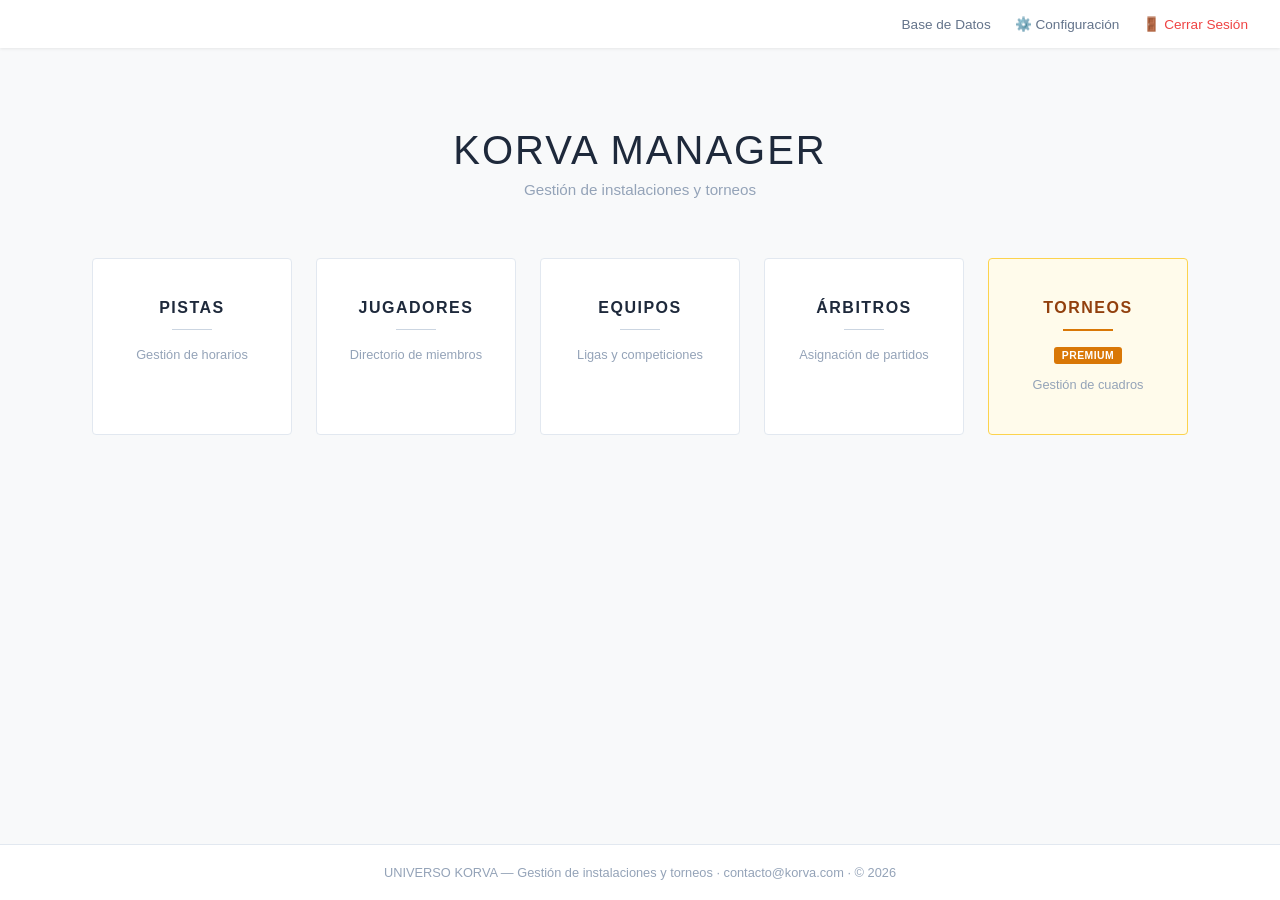
==== index.html @ 136cd957 "Empezando de cero limpio" ====
<!DOCTYPE html>
<html lang="es">
<head>
    <meta charset="UTF-8">
    <meta name="viewport" content="width=device-width, initial-scale=1.0">
    <title>KORVA Manager</title>
    <link rel="stylesheet" href="style.css">
</head>
<body>

    <header class="top-bar">
        <div class="top-actions">
            <a href="#" class="action-link">Base de Datos</a>
            <a href="#" class="action-link">⚙️ Configuración</a>
            <a href="#" class="action-link logout">🚪 Cerrar Sesión</a>
        </div>
    </header>

    <main class="main-content">
        
        <div class="brand-section">
            <h1>KORVA Manager</h1>
            <p class="subtitle">Gestión de instalaciones y torneos</p>
        </div>

        <div class="cards-container">
            <div class="card">
                <h3>PISTAS</h3>
                <div class="card-line"></div>
                <span class="card-desc">Gestión de horarios</span>
            </div>
            
            <div class="card">
                <h3>JUGADORES</h3>
                <div class="card-line"></div>
                <span class="card-desc">Directorio de miembros</span>
            </div>

            <div class="card">
                <h3>EQUIPOS</h3>
                <div class="card-line"></div>
                <span class="card-desc">Ligas y competiciones</span>
            </div>

            <div class="card">
                <h3>ÁRBITROS</h3>
                <div class="card-line"></div>
                <span class="card-desc">Asignación de partidos</span>
            </div>

            <div class="card premium">
                <h3>TORNEOS</h3>
                <div class="card-line premium-line"></div>
                <span class="badge">PREMIUM</span>
                <span class="card-desc">Gestión de cuadros</span>
            </div>
        </div>

    </main>

    <footer>
        <p>UNIVERSO KORVA — Gestión de instalaciones y torneos · contacto@korva.com · © 2026</p>
    </footer>

    <script src="script.js"></script>
</body>
</html>
---- style.css ----
* {
    margin: 0;
    padding: 0;
    box-sizing: border-box;
}

body {
    font-family: 'Segoe UI', Tahoma, Geneva, Verdana, sans-serif;
    background-color: #f8f9fa;
    color: #1e293b;
    min-height: 100vh;
    display: flex;
    flex-direction: column;
}

.top-bar {
    background-color: #ffffff;
    padding: 1rem 2rem;
    box-shadow: 0 1px 3px rgba(0,0,0,0.08);
    display: flex;
    justify-content: flex-end;
    align-items: center;
}

.top-actions {
    display: flex;
    gap: 24px;
    align-items: center;
}

.action-link {
    text-decoration: none;
    color: #64748b;
    font-size: 0.85rem;
    font-weight: 500;
    transition: color 0.2s;
}

.action-link:hover {
    color: #0f172a;
}

.logout {
    color: #ef4444;
}

.logout:hover {
    color: #b91c1c;
}

.main-content {
    flex: 1;
    display: flex;
    flex-direction: column;
    align-items: center;
    padding: 80px 20px 40px;
}

.brand-section {
    text-align: center;
    margin-bottom: 60px;
}

.brand-section h1 {
    font-size: 2.5rem;
    font-weight: 300;
    color: #1e293b;
    letter-spacing: 2px;
    text-transform: uppercase;
}

.brand-section .subtitle {
    color: #94a3b8;
    font-size: 0.95rem;
    margin-top: 8px;
    font-weight: 300;
}

.cards-container {
    display: flex;
    gap: 24px;
    justify-content: center;
    flex-wrap: wrap;
    max-width: 1200px;
    width: 100%;
}

.card {
    background: white;
    border: 1px solid #e2e8f0;
    border-radius: 4px;
    padding: 40px 30px;
    width: 200px;
    text-align: center;
    cursor: pointer;
    transition: all 0.3s ease;
    display: flex;
    flex-direction: column;
    align-items: center;
    justify-content: flex-start;
}

.card:hover {
    transform: translateY(-4px);
    box-shadow: 0 8px 24px rgba(0,0,0,0.08);
    border-color: #cbd5e1;
}

.card h3 {
    font-size: 1rem;
    font-weight: 600;
    color: #1e293b;
    letter-spacing: 1.5px;
    text-transform: uppercase;
    margin-bottom: 12px;
}

.card-line {
    width: 40px;
    height: 1px;
    background-color: #cbd5e1;
    margin-bottom: 16px;
}

.card.premium .card-line.premium-line {
    background-color: #d97706;
    width: 50px;
    height: 2px;
}

.badge {
    background: #d97706;
    color: white;
    font-size: 0.65rem;
    padding: 3px 8px;
    border-radius: 3px;
    letter-spacing: 0.5px;
    margin-bottom: 12px;
    font-weight: 600;
}

.card-desc {
    font-size: 0.8rem;
    color: #94a3b8;
    font-weight: 300;
    line-height: 1.4;
}

.card.premium {
    border: 1px solid #fcd34d;
    background: #fffbeb;
}

.card.premium h3 {
    color: #92400e;
}

footer {
    text-align: center;
    padding: 20px;
    font-size: 0.8rem;
    color: #94a3b8;
    border-top: 1px solid #e2e8f0;
    background: white;
    margin-top: auto;
}
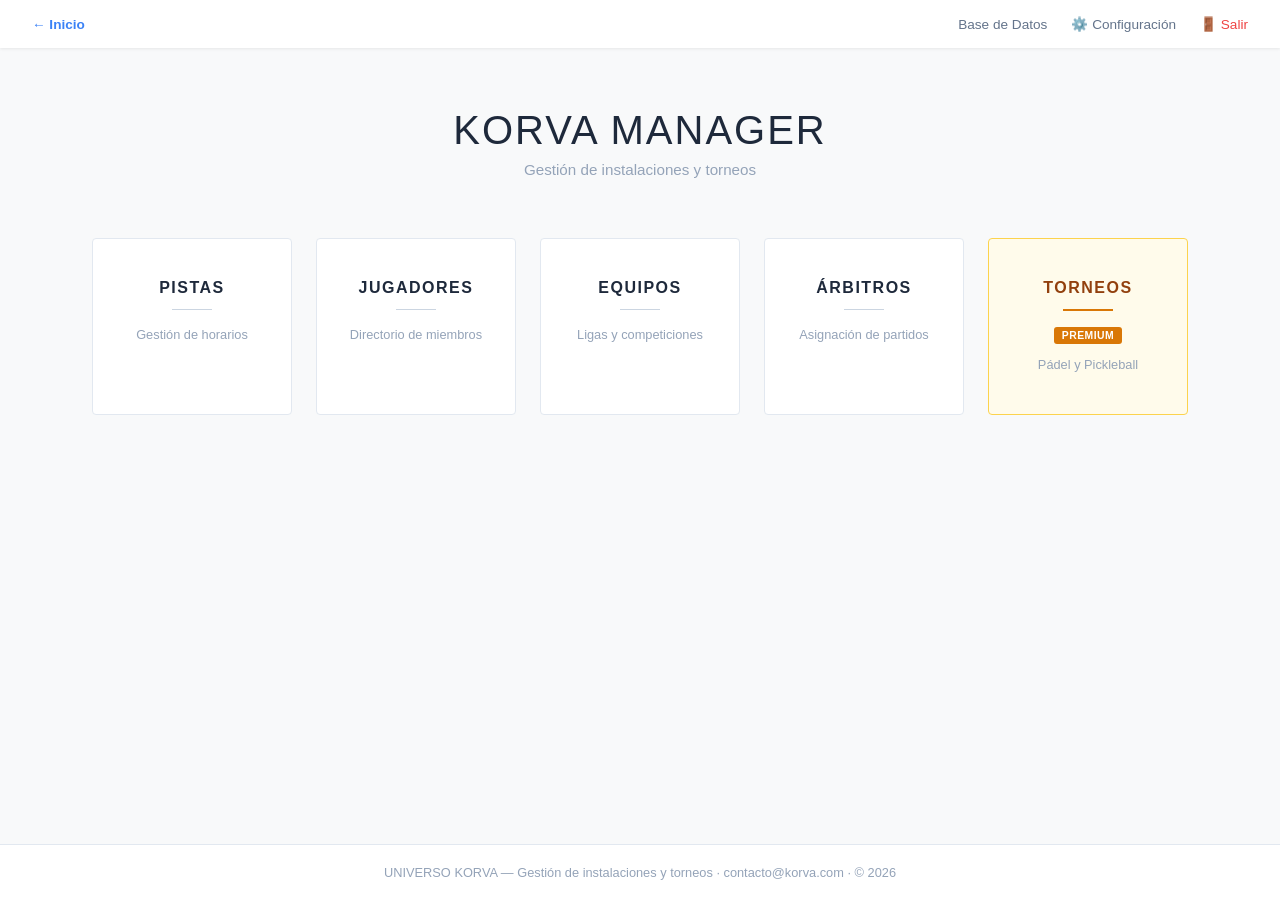
==== commit b7908604: "Sistema completo de gestión de pistas con tabs y modales" ====
--- a/index.html
+++ b/index.html
@@ -8,14 +8,19 @@
 </head>
 <body>
 
-    <header class="top-bar">
-        <div class="top-actions">
-            <a href="#" class="action-link">Base de Datos</a>
-            <a href="#" class="action-link">⚙️ Configuración</a>
-            <a href="#" class="action-link logout">🚪 Cerrar Sesión</a>
+    <!-- NAVBAR COMÚN -->
+    <nav class="navbar">
+        <div class="nav-left">
+            <a href="index.html" class="nav-link home">← Inicio</a>
         </div>
-    </header>
+        <div class="nav-right">
+            <a href="#" class="nav-link">Base de Datos</a>
+            <a href="#" class="nav-link">⚙️ Configuración</a>
+            <a href="#" class="nav-link logout">🚪 Salir</a>
+        </div>
+    </nav>
 
+    <!-- CONTENIDO PRINCIPAL -->
     <main class="main-content">
         
         <div class="brand-section">
@@ -24,11 +29,11 @@
         </div>
 
         <div class="cards-container">
-            <div class="card">
+            <a href="pistas.html" class="card">
                 <h3>PISTAS</h3>
                 <div class="card-line"></div>
                 <span class="card-desc">Gestión de horarios</span>
-            </div>
+            </a>
             
             <div class="card">
                 <h3>JUGADORES</h3>
@@ -52,12 +57,13 @@
                 <h3>TORNEOS</h3>
                 <div class="card-line premium-line"></div>
                 <span class="badge">PREMIUM</span>
-                <span class="card-desc">Gestión de cuadros</span>
+                <span class="card-desc">Pádel y Pickleball</span>
             </div>
         </div>
 
     </main>
 
+    <!-- FOOTER COMÚN -->
     <footer>
         <p>UNIVERSO KORVA — Gestión de instalaciones y torneos · contacto@korva.com · © 2026</p>
     </footer>
--- a/style.css
+++ b/style.css
@@ -13,22 +13,26 @@
     flex-direction: column;
 }
 
-.top-bar {
+/* NAVBAR */
+.navbar {
     background-color: #ffffff;
     padding: 1rem 2rem;
     box-shadow: 0 1px 3px rgba(0,0,0,0.08);
     display: flex;
-    justify-content: flex-end;
-    align-items: center;
-}
-
-.top-actions {
+    justify-content: space-between;
+    align-items: center;
+    position: sticky;
+    top: 0;
+    z-index: 100;
+}
+
+.nav-left, .nav-right {
     display: flex;
     gap: 24px;
     align-items: center;
 }
 
-.action-link {
+.nav-link {
     text-decoration: none;
     color: #64748b;
     font-size: 0.85rem;
@@ -36,24 +40,30 @@
     transition: color 0.2s;
 }
 
-.action-link:hover {
+.nav-link:hover {
     color: #0f172a;
 }
 
-.logout {
+.nav-link.home {
+    color: #3b82f6;
+    font-weight: 600;
+}
+
+.nav-link.logout {
     color: #ef4444;
 }
 
-.logout:hover {
+.nav-link.logout:hover {
     color: #b91c1c;
 }
 
+/* CONTENIDO PRINCIPAL */
 .main-content {
     flex: 1;
-    display: flex;
-    flex-direction: column;
-    align-items: center;
-    padding: 80px 20px 40px;
+    padding: 60px 20px 40px;
+    max-width: 1400px;
+    margin: 0 auto;
+    width: 100%;
 }
 
 .brand-section {
@@ -76,13 +86,14 @@
     font-weight: 300;
 }
 
+/* TARJETAS */
 .cards-container {
     display: flex;
     gap: 24px;
     justify-content: center;
     flex-wrap: wrap;
     max-width: 1200px;
-    width: 100%;
+    margin: 0 auto;
 }
 
 .card {
@@ -97,7 +108,8 @@
     display: flex;
     flex-direction: column;
     align-items: center;
-    justify-content: flex-start;
+    text-decoration: none;
+    color: inherit;
 }
 
 .card:hover {
@@ -155,6 +167,7 @@
     color: #92400e;
 }
 
+/* FOOTER */
 footer {
     text-align: center;
     padding: 20px;
@@ -163,4 +176,323 @@
     border-top: 1px solid #e2e8f0;
     background: white;
     margin-top: auto;
+}
+
+/* ==================== */
+/* PÁGINA DE PISTAS     */
+/* ==================== */
+
+.pistas-page .page-header {
+    text-align: center;
+    margin-bottom: 40px;
+}
+
+.pistas-page .page-header h1 {
+    font-size: 2rem;
+    font-weight: 300;
+    letter-spacing: 1.5px;
+    color: #1e293b;
+}
+
+.pistas-page .page-header p {
+    color: #94a3b8;
+    margin-top: 8px;
+}
+
+/* TABS */
+.tabs-container {
+    display: flex;
+    align-items: center;
+    gap: 12px;
+    margin-bottom: 40px;
+    padding: 0 20px;
+    overflow-x: auto;
+}
+
+.tabs-list {
+    display: flex;
+    gap: 8px;
+    flex: 1;
+}
+
+.tab {
+    padding: 12px 24px;
+    background: white;
+    border: 1px solid #e2e8f0;
+    border-radius: 6px;
+    cursor: pointer;
+    font-weight: 500;
+    transition: all 0.2s;
+    display: flex;
+    align-items: center;
+    gap: 8px;
+    white-space: nowrap;
+}
+
+.tab:hover {
+    background: #f1f5f9;
+}
+
+.tab.active {
+    background: #3b82f6;
+    color: white;
+    border-color: #3b82f6;
+}
+
+.tab-delete {
+    opacity: 0.6;
+    cursor: pointer;
+    font-size: 1.1rem;
+    line-height: 1;
+    padding: 2px 4px;
+    border-radius: 3px;
+    transition: all 0.2s;
+}
+
+.tab-delete:hover {
+    opacity: 1;
+    background: rgba(239, 68, 68, 0.2);
+}
+
+.tab.active .tab-delete:hover {
+    background: rgba(255, 255, 255, 0.3);
+}
+
+.btn-add-court {
+    padding: 12px 20px;
+    background: #10b981;
+    color: white;
+    border: none;
+    border-radius: 6px;
+    font-weight: 600;
+    cursor: pointer;
+    transition: all 0.2s;
+    white-space: nowrap;
+}
+
+.btn-add-court:hover {
+    background: #059669;
+    transform: translateY(-2px);
+}
+
+/* CALENDARIO SEMANAL */
+.weekly-schedule {
+    background: white;
+    border-radius: 8px;
+    padding: 30px;
+    box-shadow: 0 2px 8px rgba(0,0,0,0.05);
+}
+
+.week-grid {
+    display: grid;
+    grid-template-columns: repeat(7, 1fr);
+    gap: 16px;
+}
+
+.day-column {
+    display: flex;
+    flex-direction: column;
+}
+
+.day-header {
+    text-align: center;
+    padding: 12px;
+    background: #f1f5f9;
+    border-radius: 6px;
+    font-weight: 600;
+    color: #475569;
+    margin-bottom: 12px;
+    font-size: 0.9rem;
+}
+
+.time-slots {
+    display: flex;
+    flex-direction: column;
+    gap: 8px;
+}
+
+.time-slot {
+    padding: 10px;
+    background: #f8fafc;
+    border: 1px solid #e2e8f0;
+    border-radius: 4px;
+    cursor: pointer;
+    transition: all 0.2s;
+    text-align: center;
+    min-height: 50px;
+    display: flex;
+    align-items: center;
+    justify-content: center;
+    font-size: 0.85rem;
+}
+
+.time-slot:hover {
+    background: #e0f2fe;
+    border-color: #3b82f6;
+}
+
+.time-slot.occupied {
+    background: #dbeafe;
+    border-color: #3b82f6;
+    font-weight: 500;
+}
+
+.time-slot .time-label {
+    font-weight: 600;
+    color: #64748b;
+    margin-right: 8px;
+}
+
+/* MODALES */
+.modal-overlay {
+    position: fixed;
+    top: 0;
+    left: 0;
+    right: 0;
+    bottom: 0;
+    background: rgba(0, 0, 0, 0.5);
+    display: flex;
+    align-items: center;
+    justify-content: center;
+    z-index: 1000;
+    opacity: 0;
+    visibility: hidden;
+    transition: all 0.3s;
+}
+
+.modal-overlay.active {
+    opacity: 1;
+    visibility: visible;
+}
+
+.modal {
+    background: white;
+    border-radius: 12px;
+    padding: 32px;
+    width: 90%;
+    max-width: 450px;
+    box-shadow: 0 20px 60px rgba(0,0,0,0.3);
+    transform: scale(0.95);
+    transition: transform 0.3s;
+}
+
+.modal-overlay.active .modal {
+    transform: scale(1);
+}
+
+.modal h2 {
+    font-size: 1.5rem;
+    font-weight: 600;
+    margin-bottom: 24px;
+    color: #1e293b;
+}
+
+.modal-body {
+    margin-bottom: 24px;
+}
+
+.modal-body label {
+    display: block;
+    margin-bottom: 8px;
+    font-weight: 500;
+    color: #475569;
+}
+
+.modal-body input,
+.modal-body select {
+    width: 100%;
+    padding: 12px;
+    border: 2px solid #e2e8f0;
+    border-radius: 6px;
+    font-size: 1rem;
+    transition: border-color 0.2s;
+}
+
+.modal-body input:focus,
+.modal-body select:focus {
+    outline: none;
+    border-color: #3b82f6;
+}
+
+.modal-body .info-text {
+    background: #f1f5f9;
+    padding: 12px;
+    border-radius: 6px;
+    color: #475569;
+    font-weight: 500;
+}
+
+.modal-body .form-group {
+    margin-bottom: 16px;
+}
+
+.modal-body .warning {
+    color: #ef4444;
+    font-size: 0.9rem;
+    margin-top: 12px;
+}
+
+.modal-actions {
+    display: flex;
+    gap: 12px;
+    justify-content: flex-end;
+}
+
+.btn {
+    padding: 12px 24px;
+    border: none;
+    border-radius: 6px;
+    font-size: 1rem;
+    font-weight: 600;
+    cursor: pointer;
+    transition: all 0.2s;
+}
+
+.btn-primary {
+    background: #3b82f6;
+    color: white;
+}
+
+.btn-primary:hover {
+    background: #2563eb;
+}
+
+.btn-secondary {
+    background: #e2e8f0;
+    color: #475569;
+}
+
+.btn-secondary:hover {
+    background: #cbd5e1;
+}
+
+.btn-danger {
+    background: #ef4444;
+    color: white;
+}
+
+.btn-danger:hover {
+    background: #dc2626;
+}
+
+/* Responsive */
+@media (max-width: 1024px) {
+    .week-grid {
+        grid-template-columns: repeat(3, 1fr);
+    }
+}
+
+@media (max-width: 640px) {
+    .week-grid {
+        grid-template-columns: 1fr;
+    }
+    
+    .tabs-container {
+        flex-direction: column;
+        align-items: stretch;
+    }
+    
+    .tabs-list {
+        overflow-x: auto;
+    }
 }
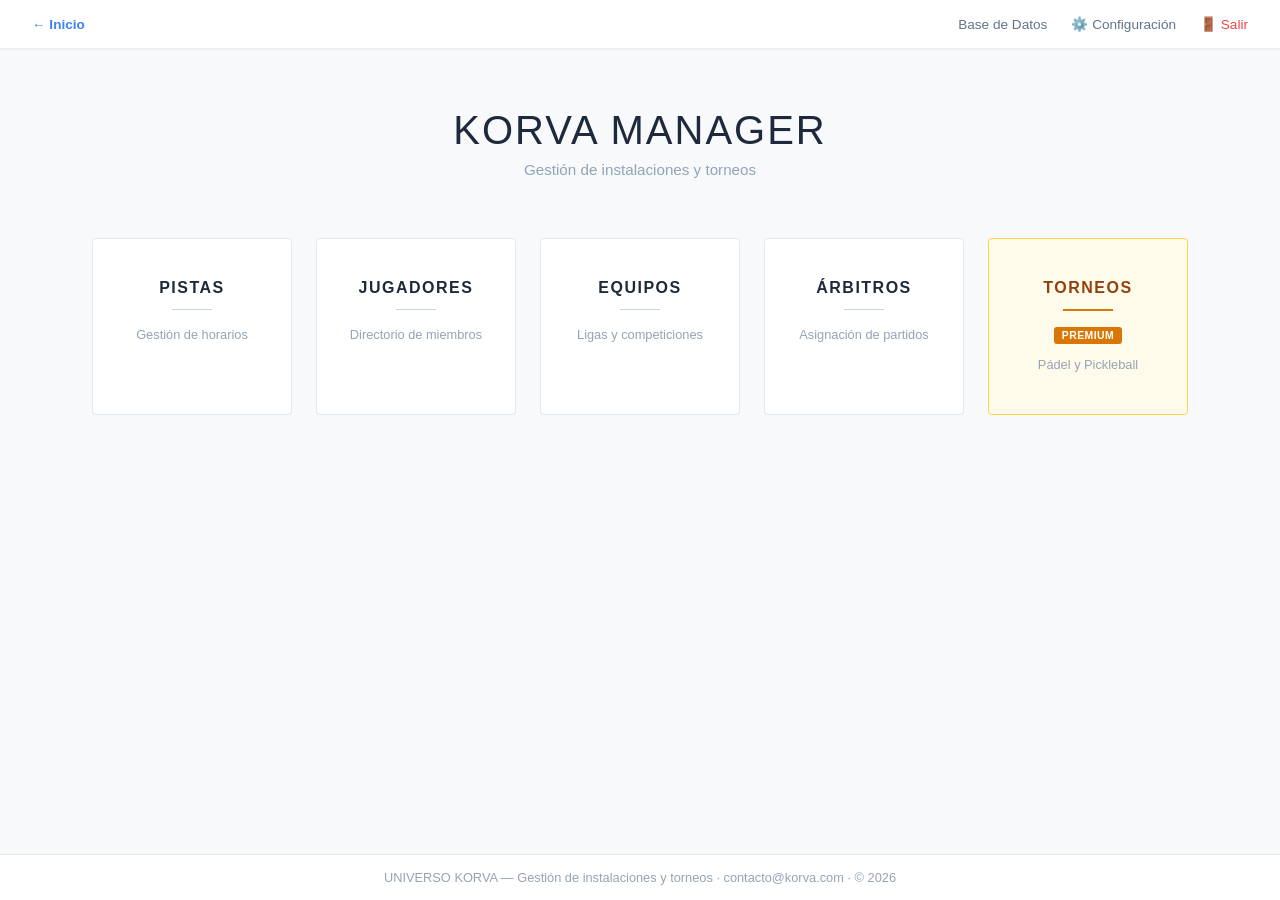
==== commit fe53b8bc: "Corrección total: index, días vacíos y bloques sin solapamiento" ====
--- a/index.html
+++ b/index.html
@@ -63,7 +63,7 @@
 
     </main>
 
-    <!-- FOOTER COMÚN -->
+    <!-- FOOTER FIJO -->
     <footer>
         <p>UNIVERSO KORVA — Gestión de instalaciones y torneos · contacto@korva.com · © 2026</p>
     </footer>
--- a/style.css
+++ b/style.css
@@ -26,10 +26,10 @@
     z-index: 100;
 }
 
-.nav-left, .nav-right {
-    display: flex;
-    gap: 24px;
-    align-items: center;
+.nav-left {
+    display: flex;
+    align-items: center;
+    flex-grow: 1;
 }
 
 .nav-link {
@@ -49,6 +49,22 @@
     font-weight: 600;
 }
 
+.nav-title {
+    font-weight: 700;
+    color: #1e293b;
+    font-size: 1.2rem;
+    letter-spacing: 0.5px;
+    flex-grow: 1;
+    text-align: center;
+    margin-right: 100px;
+}
+
+.nav-right {
+    display: flex;
+    gap: 24px;
+    align-items: center;
+}
+
 .nav-link.logout {
     color: #ef4444;
 }
@@ -60,7 +76,7 @@
 /* CONTENIDO PRINCIPAL */
 .main-content {
     flex: 1;
-    padding: 60px 20px 40px;
+    padding: 60px 20px 100px;
     max-width: 1400px;
     margin: 0 auto;
     width: 100%;
@@ -167,36 +183,27 @@
     color: #92400e;
 }
 
-/* FOOTER */
+/* FOOTER FIJO */
 footer {
+    position: fixed;
+    bottom: 0;
+    left: 0;
+    right: 0;
+    background: white;
+    border-top: 1px solid #e2e8f0;
+    padding: 15px;
     text-align: center;
-    padding: 20px;
     font-size: 0.8rem;
     color: #94a3b8;
-    border-top: 1px solid #e2e8f0;
-    background: white;
-    margin-top: auto;
+    z-index: 50;
 }
 
 /* ==================== */
 /* PÁGINA DE PISTAS     */
 /* ==================== */
 
-.pistas-page .page-header {
-    text-align: center;
-    margin-bottom: 40px;
-}
-
-.pistas-page .page-header h1 {
-    font-size: 2rem;
-    font-weight: 300;
-    letter-spacing: 1.5px;
-    color: #1e293b;
-}
-
-.pistas-page .page-header p {
-    color: #94a3b8;
-    margin-top: 8px;
+.pistas-page {
+    padding-bottom: 80px;
 }
 
 /* TABS */
@@ -204,7 +211,7 @@
     display: flex;
     align-items: center;
     gap: 12px;
-    margin-bottom: 40px;
+    margin-bottom: 30px;
     padding: 0 20px;
     overflow-x: auto;
 }
@@ -216,7 +223,7 @@
 }
 
 .tab {
-    padding: 12px 24px;
+    padding: 10px 20px;
     background: white;
     border: 1px solid #e2e8f0;
     border-radius: 6px;
@@ -227,6 +234,7 @@
     align-items: center;
     gap: 8px;
     white-space: nowrap;
+    font-size: 0.9rem;
 }
 
 .tab:hover {
@@ -242,24 +250,20 @@
 .tab-delete {
     opacity: 0.6;
     cursor: pointer;
-    font-size: 1.1rem;
+    font-size: 1rem;
     line-height: 1;
-    padding: 2px 4px;
+    padding: 2px;
     border-radius: 3px;
     transition: all 0.2s;
 }
 
 .tab-delete:hover {
     opacity: 1;
-    background: rgba(239, 68, 68, 0.2);
-}
-
-.tab.active .tab-delete:hover {
     background: rgba(255, 255, 255, 0.3);
 }
 
 .btn-add-court {
-    padding: 12px 20px;
+    padding: 10px 16px;
     background: #10b981;
     color: white;
     border: none;
@@ -267,19 +271,18 @@
     font-weight: 600;
     cursor: pointer;
     transition: all 0.2s;
-    white-space: nowrap;
+    font-size: 0.9rem;
 }
 
 .btn-add-court:hover {
     background: #059669;
-    transform: translateY(-2px);
-}
-
-/* CALENDARIO SEMANAL */
+}
+
+/* CALENDARIO */
 .weekly-schedule {
     background: white;
     border-radius: 8px;
-    padding: 30px;
+    padding: 20px;
     box-shadow: 0 2px 8px rgba(0,0,0,0.05);
 }
 
@@ -292,55 +295,104 @@
 .day-column {
     display: flex;
     flex-direction: column;
+    background: white;
+    border: 1px solid #e2e8f0;
+    border-radius: 8px;
+    overflow: hidden;
+    min-height: 600px;
 }
 
 .day-header {
     text-align: center;
     padding: 12px;
     background: #f1f5f9;
-    border-radius: 6px;
     font-weight: 600;
     color: #475569;
-    margin-bottom: 12px;
     font-size: 0.9rem;
+    height: 60px;
+    display: flex;
+    flex-direction: column;
+    align-items: center;
+    justify-content: center;
+    flex-shrink: 0;
+}
+
+.day-header.today {
+    background: #3b82f6;
+    color: white;
+}
+
+.day-header .date {
+    display: block;
+    font-size: 0.75rem;
+    opacity: 0.8;
+    margin-top: 2px;
+    font-weight: 400;
 }
 
 .time-slots {
+    flex: 1;
     display: flex;
     flex-direction: column;
-    gap: 8px;
+    position: relative;
+    padding: 8px;
 }
 
 .time-slot {
-    padding: 10px;
-    background: #f8fafc;
+    position: absolute;
+    left: 8px;
+    right: 8px;
+    background: #ffffff;
     border: 1px solid #e2e8f0;
     border-radius: 4px;
     cursor: pointer;
     transition: all 0.2s;
     text-align: center;
-    min-height: 50px;
-    display: flex;
+    display: flex;
+    flex-direction: column;
     align-items: center;
     justify-content: center;
-    font-size: 0.85rem;
+    gap: 2px;
+    padding: 4px;
+    overflow: hidden;
 }
 
 .time-slot:hover {
-    background: #e0f2fe;
+    background: #f0f9ff;
     border-color: #3b82f6;
+    transform: translateY(-1px);
+    box-shadow: 0 2px 8px rgba(59, 130, 246, 0.15);
 }
 
 .time-slot.occupied {
-    background: #dbeafe;
+    background: #eff6ff;
     border-color: #3b82f6;
-    font-weight: 500;
-}
-
-.time-slot .time-label {
-    font-weight: 600;
+    border-left: 3px solid #3b82f6;
+}
+
+.time-slot.free {
+    background: #f8fafc;
+    border-color: #f1f5f9;
+    border-style: dashed;
+}
+
+.time-slot .slot-time {
+    font-weight: 600;
+    color: #1e293b;
+    font-size: 0.75rem;
+}
+
+.time-slot .slot-type {
+    font-size: 0.65rem;
+    color: #3b82f6;
+    font-weight: 600;
+    text-transform: lowercase;
+}
+
+.time-slot .slot-desc {
+    font-size: 0.75rem;
     color: #64748b;
-    margin-right: 8px;
+    line-height: 1.2;
 }
 
 /* MODALES */
@@ -370,42 +422,44 @@
     border-radius: 12px;
     padding: 32px;
     width: 90%;
-    max-width: 450px;
+    max-width: 500px;
     box-shadow: 0 20px 60px rgba(0,0,0,0.3);
     transform: scale(0.95);
     transition: transform 0.3s;
 }
 
+.modal-large {
+    max-width: 600px;
+}
+
 .modal-overlay.active .modal {
     transform: scale(1);
 }
 
 .modal h2 {
-    font-size: 1.5rem;
+    font-size: 1.4rem;
     font-weight: 600;
     margin-bottom: 24px;
     color: #1e293b;
 }
 
-.modal-body {
-    margin-bottom: 24px;
-}
-
 .modal-body label {
     display: block;
-    margin-bottom: 8px;
+    margin-bottom: 6px;
     font-weight: 500;
     color: #475569;
+    font-size: 0.9rem;
 }
 
 .modal-body input,
 .modal-body select {
     width: 100%;
-    padding: 12px;
-    border: 2px solid #e2e8f0;
+    padding: 10px;
+    border: 1px solid #e2e8f0;
     border-radius: 6px;
-    font-size: 1rem;
+    font-size: 0.95rem;
     transition: border-color 0.2s;
+    margin-bottom: 16px;
 }
 
 .modal-body input:focus,
@@ -414,35 +468,36 @@
     border-color: #3b82f6;
 }
 
-.modal-body .info-text {
-    background: #f1f5f9;
-    padding: 12px;
-    border-radius: 6px;
-    color: #475569;
-    font-weight: 500;
-}
-
-.modal-body .form-group {
+.form-row {
+    display: grid;
+    grid-template-columns: 1fr 1fr 1fr;
+    gap: 12px;
     margin-bottom: 16px;
 }
 
-.modal-body .warning {
+.error-message {
     color: #ef4444;
-    font-size: 0.9rem;
-    margin-top: 12px;
+    font-size: 0.85rem;
+    margin-top: -10px;
+    margin-bottom: 15px;
+    display: none;
+    background: #fef2f2;
+    padding: 8px;
+    border-radius: 4px;
 }
 
 .modal-actions {
     display: flex;
     gap: 12px;
     justify-content: flex-end;
+    margin-top: 20px;
 }
 
 .btn {
-    padding: 12px 24px;
+    padding: 10px 20px;
     border: none;
     border-radius: 6px;
-    font-size: 1rem;
+    font-size: 0.95rem;
     font-weight: 600;
     cursor: pointer;
     transition: all 0.2s;
@@ -453,26 +508,19 @@
     color: white;
 }
 
-.btn-primary:hover {
-    background: #2563eb;
-}
-
 .btn-secondary {
     background: #e2e8f0;
     color: #475569;
 }
 
-.btn-secondary:hover {
-    background: #cbd5e1;
-}
-
 .btn-danger {
     background: #ef4444;
     color: white;
 }
 
-.btn-danger:hover {
-    background: #dc2626;
+.btn:hover {
+    opacity: 0.9;
+    transform: translateY(-1px);
 }
 
 /* Responsive */
@@ -480,19 +528,30 @@
     .week-grid {
         grid-template-columns: repeat(3, 1fr);
     }
+    .nav-title {
+        font-size: 1rem;
+        margin-right: 0;
+    }
 }
 
 @media (max-width: 640px) {
     .week-grid {
         grid-template-columns: 1fr;
     }
-    
-    .tabs-container {
+    .form-row {
+        grid-template-columns: 1fr;
+    }
+    .navbar {
         flex-direction: column;
-        align-items: stretch;
-    }
-    
-    .tabs-list {
-        overflow-x: auto;
+        gap: 10px;
+    }
+    .nav-left, .nav-right {
+        width: 100%;
+        justify-content: center;
+    }
+    .nav-title {
+        display: block;
+        text-align: center;
+        margin-bottom: 10px;
     }
 }
